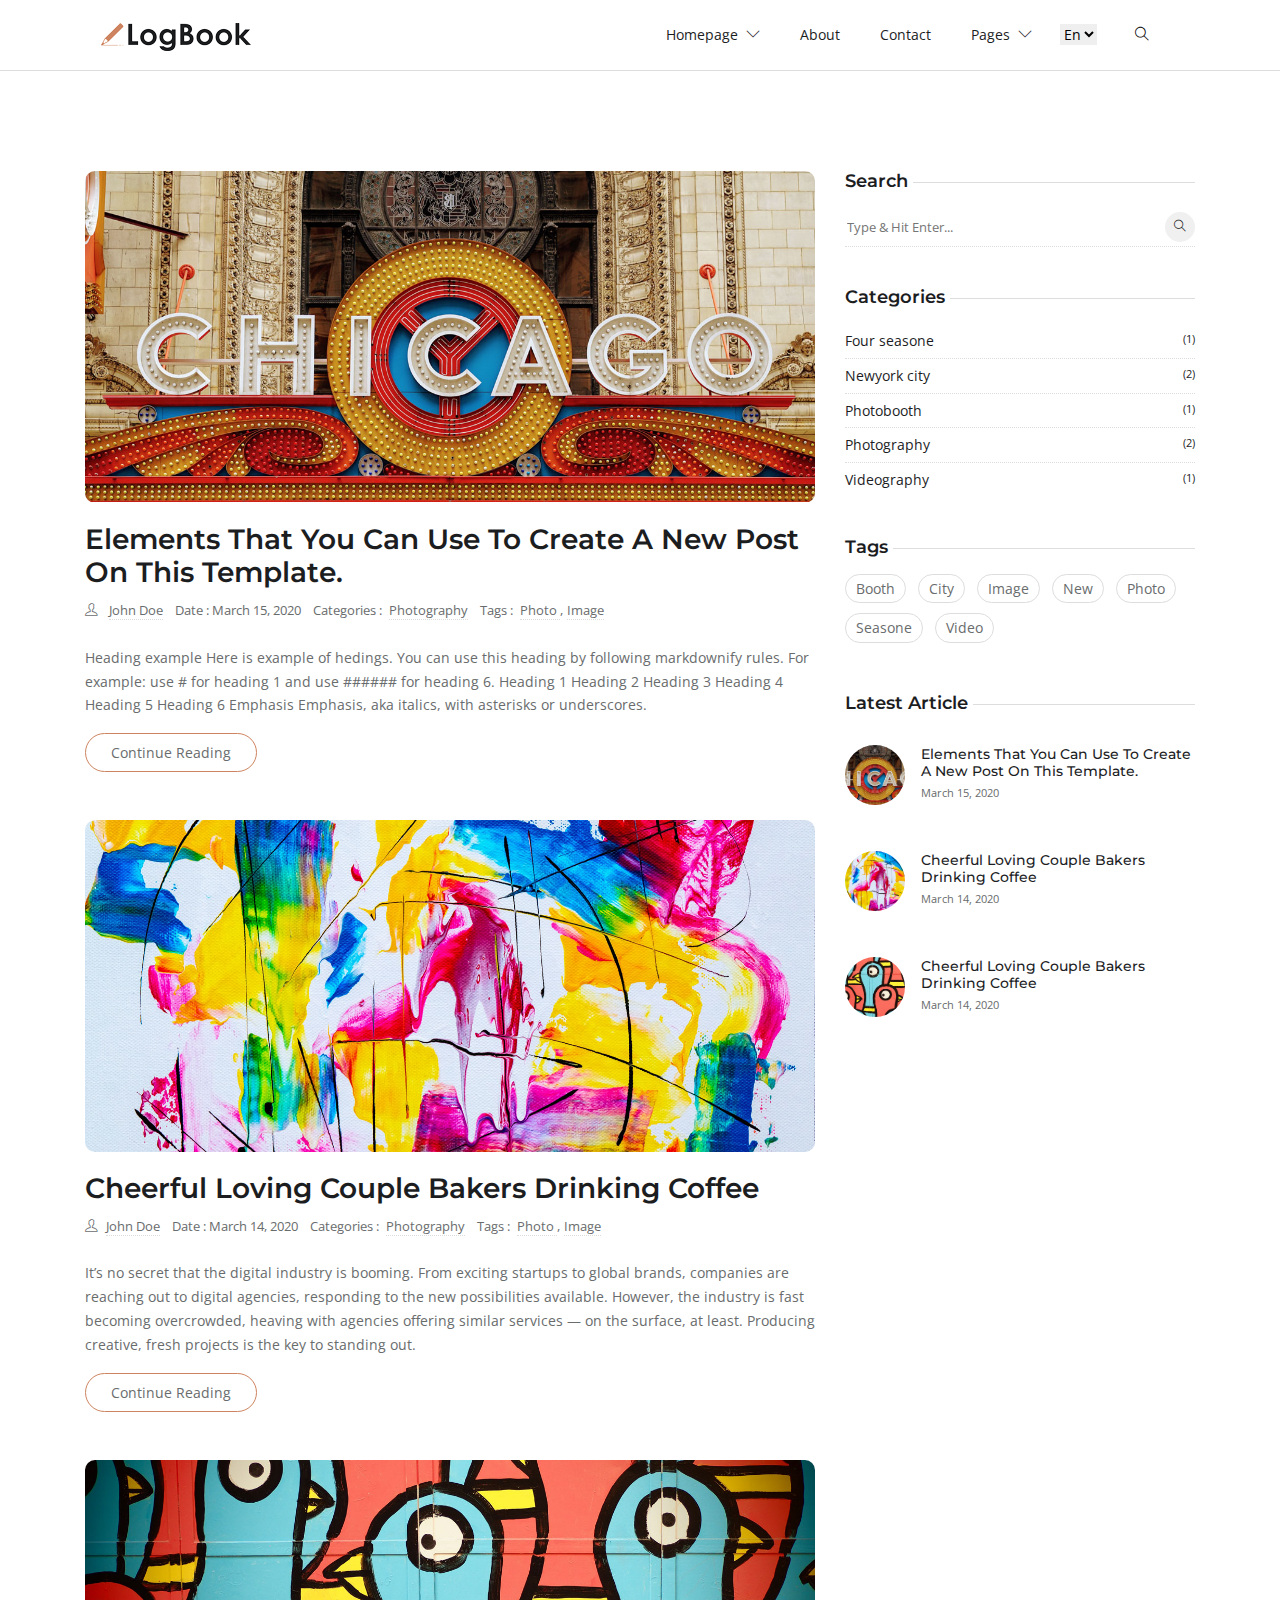
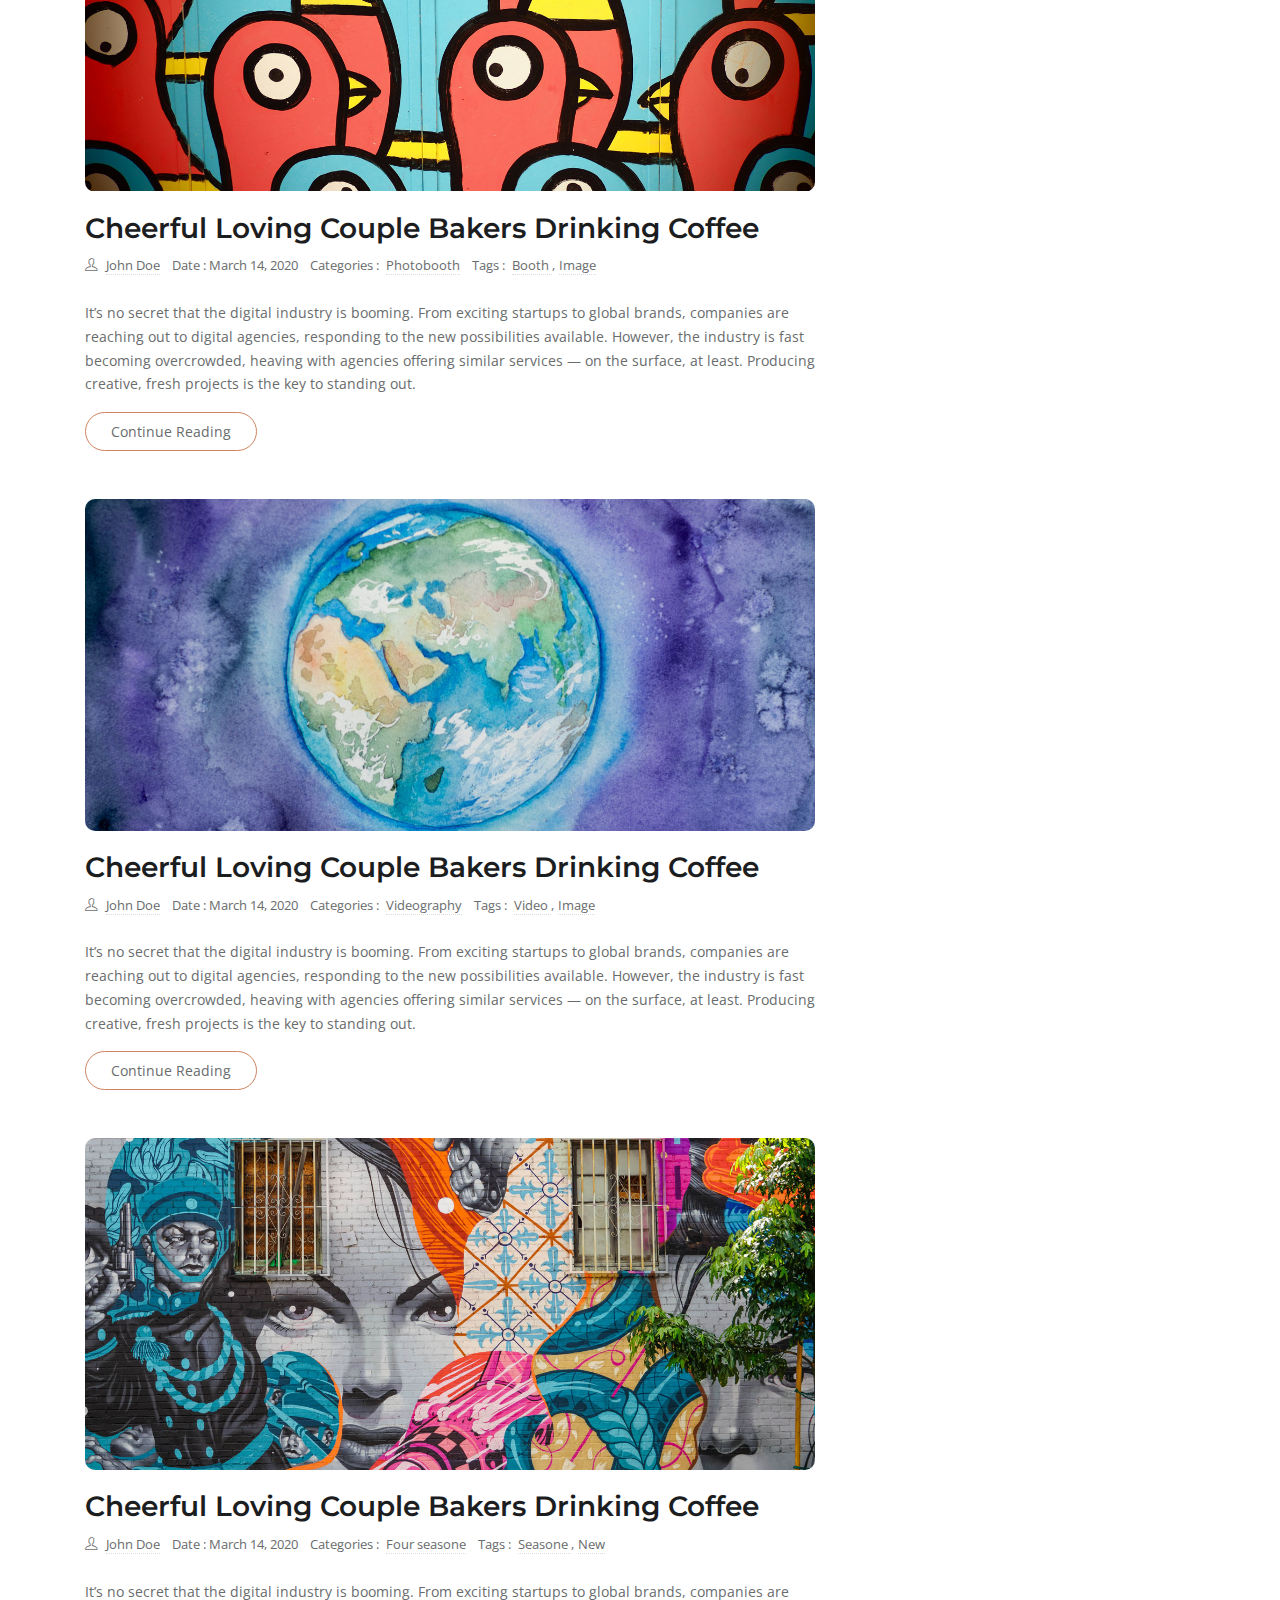
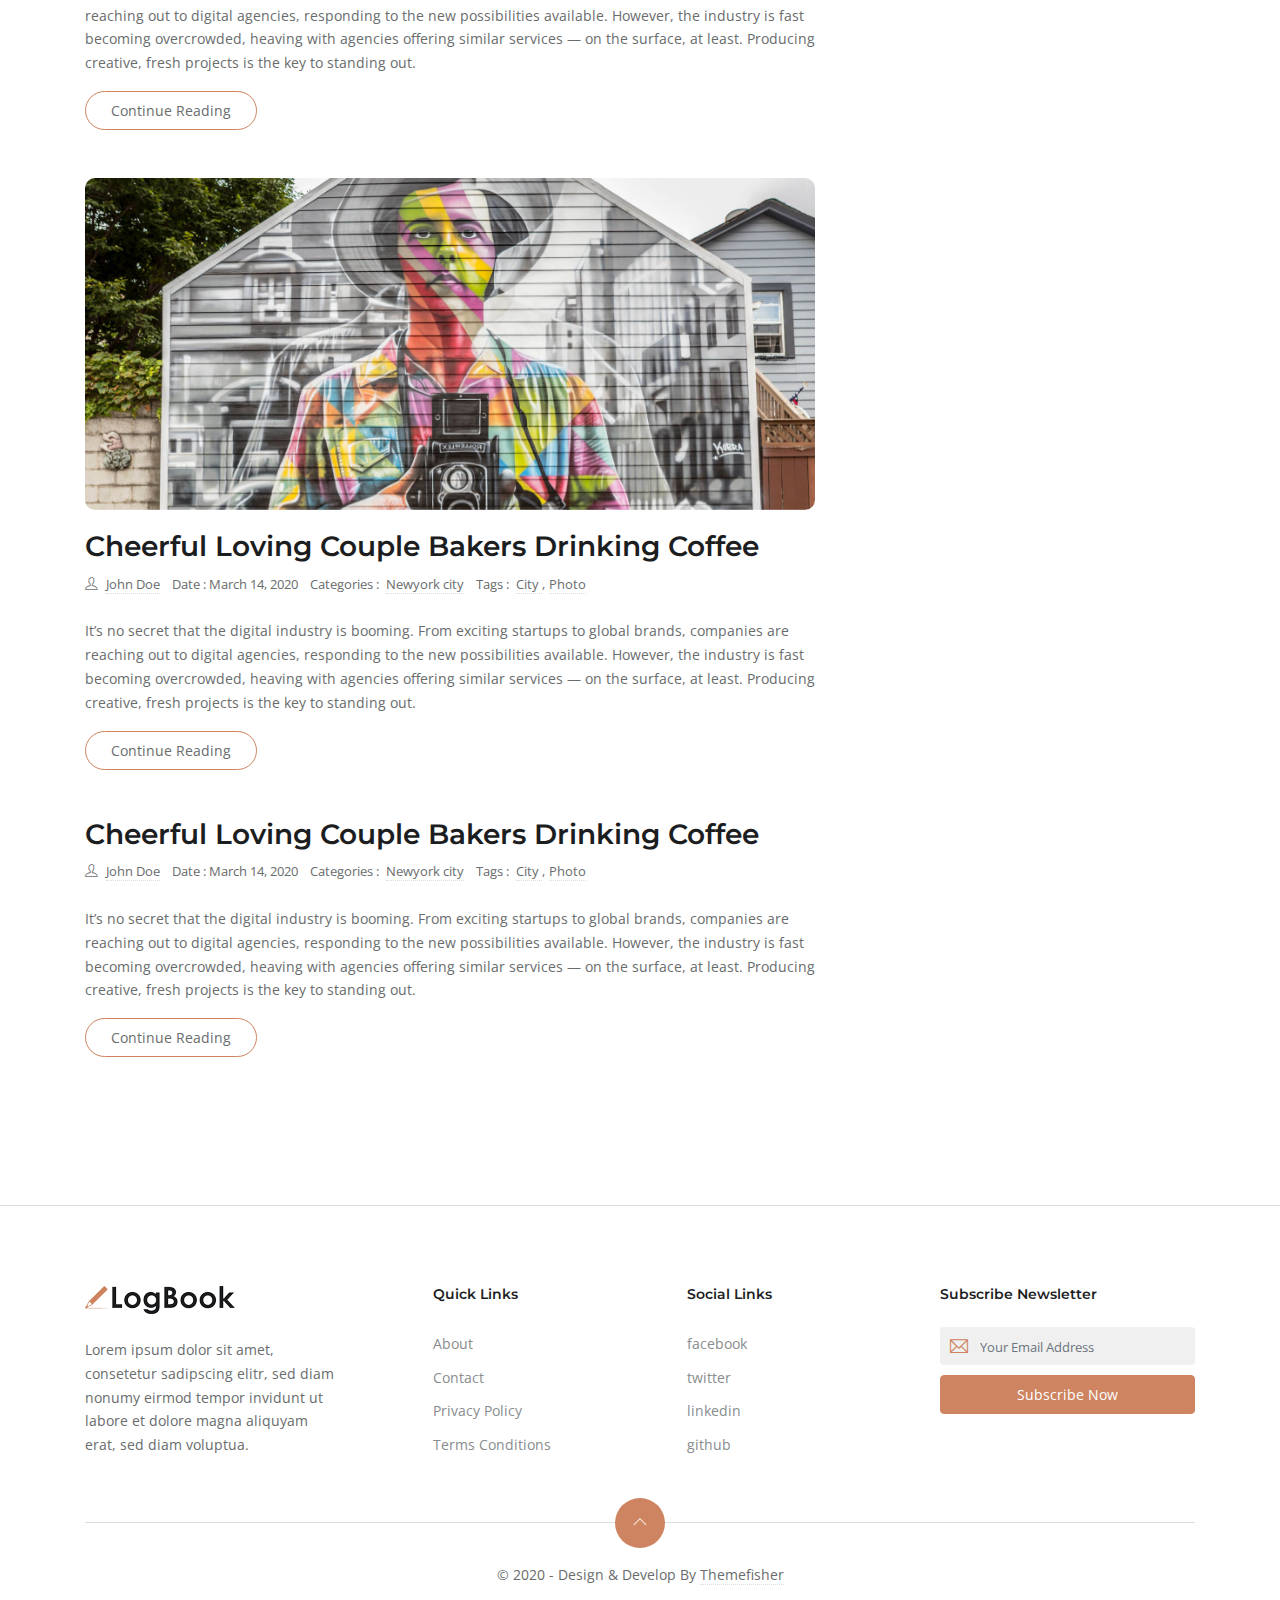
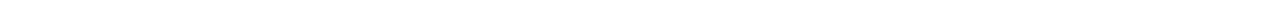
==== index.html @ 1b8e875b "first commit" ====
<!DOCTYPE html>
<html lang="en-us">

<head>
   <meta charset="utf-8">
   <title>Logbook - Homepage</title>

   <!-- mobile responsive meta -->
   <meta name="viewport" content="width=device-width, initial-scale=1, maximum-scale=5">
   <meta name="description" content="This is meta description">
   <meta name="author" content="Themefisher">
 
   <!-- theme meta -->
   <meta name="theme-name" content="logbook" />

   <!-- plugins -->
   <link rel="preload" href="https://fonts.gstatic.com/s/opensans/v18/mem8YaGs126MiZpBA-UFWJ0bbck.woff2" style="font-display: optional;">
   <link rel="stylesheet" href="plugins/bootstrap/bootstrap.min.css">
   <link rel="stylesheet" href="https://fonts.googleapis.com/css?family=Montserrat:600%7cOpen&#43;Sans&amp;display=swap" media="screen">

   <link rel="stylesheet" href="plugins/themify-icons/themify-icons.css">
   <link rel="stylesheet" href="plugins/slick/slick.css">

   <!-- Main Stylesheet -->
   <link rel="stylesheet" href="css/style.css">

   <!--Favicon-->
   <link rel="shortcut icon" href="images/favicon.png" type="image/x-icon">
   <link rel="icon" href="images/favicon.png" type="image/x-icon">
</head>

<body>
<!-- navigation -->
<header class="sticky-top bg-white border-bottom border-default">
   <div class="container">

      <nav class="navbar navbar-expand-lg navbar-white">
         <a class="navbar-brand" href="index.html">
            <img class="img-fluid" width="150px" src="images/logo.png" alt="LogBook">
         </a>
         <button class="navbar-toggler border-0" type="button" data-toggle="collapse" data-target="#navigation">
            <i class="ti-menu"></i>
         </button>

         <div class="collapse navbar-collapse text-center" id="navigation">
            <ul class="navbar-nav ml-auto">
               <li class="nav-item dropdown">
                  <a class="nav-link" href="#" role="button" data-toggle="dropdown" aria-haspopup="true"
                     aria-expanded="false">
                     homepage <i class="ti-angle-down ml-1"></i>
                  </a>
                  <div class="dropdown-menu">
                     <a class="dropdown-item" href="index-full.html">Homepage Full Width</a>
                     <a class="dropdown-item" href="index-full-left.html">Homepage Full With Left Sidebar</a>
                     <a class="dropdown-item" href="index-full-right.html">Homepage Full With Right Sidebar</a>
                     <a class="dropdown-item" href="index-list.html">Homepage List Style</a>
                     <a class="dropdown-item" href="index-list-left.html">Homepage List With Left Sidebar</a>
                     <a class="dropdown-item" href="index-list-right.html">Homepage List With Right Sidebar</a>
                  </div>
               </li>
               <li class="nav-item">
                  <a class="nav-link" href="about.html">About</a>
               </li>
               <li class="nav-item">
                  <a class="nav-link" href="contact.html">Contact</a>
               </li>
               <li class="nav-item dropdown">
                  <a class="nav-link" href="#" role="button" data-toggle="dropdown" aria-haspopup="true"
                     aria-expanded="false">Pages <i class="ti-angle-down ml-1"></i>
                  </a>
                  <div class="dropdown-menu">
                     <a class="dropdown-item" href="author.html">Author</a>
                     <a class="dropdown-item" href="post-details-1.html">Post Details 1</a>
                     <a class="dropdown-item" href="post-details-2.html">Post Details 2</a>
                     <a class="dropdown-item" href="post-elements.html">Post Elements</a>
                     <a class="dropdown-item" href="privacy-policy.html">Privacy Policy</a>
                     <a class="dropdown-item" href="terms-conditions.html">Terms Conditions</a>
                  </div>
               </li>
            </ul>
            
            <select class="m-2 border-0" id="select-language">
               <option id="en" value="about/" selected>En</option>
               <option id="fr" value="fr/about/">Fr</option>
            </select>

            <!-- search -->
            <div class="search px-4">
               <button id="searchOpen" class="search-btn"><i class="ti-search"></i></button>
               <div class="search-wrapper">
                  <form action="javascript:void(0)" class="h-100">
                     <input class="search-box pl-4" id="search-query" name="s" type="search" placeholder="Type &amp; Hit Enter...">
                  </form>
                  <button id="searchClose" class="search-close"><i class="ti-close text-dark"></i></button>
               </div>
            </div>

         </div>
      </nav>
   </div>
</header>
<!-- /navigation -->

<section class="section">
	<div class="container">
		<div class="row">
			<div class="col-lg-8  mb-5 mb-lg-0">
				<article class="row mb-5">
					<div class="col-12">
						<div class="post-slider">
							<img loading="lazy" src="images/post/post-6.jpg" class="img-fluid" alt="post-thumb">
							<img loading="lazy" src="images/post/post-1.jpg" class="img-fluid" alt="post-thumb">
							<img loading="lazy" src="images/post/post-3.jpg" class="img-fluid" alt="post-thumb">
						</div>
					</div>
					<div class="col-12 mx-auto">
						<h3><a class="post-title" href="post-elements.html">Elements That You Can Use To Create A New Post On This Template.</a></h3>
						<ul class="list-inline post-meta mb-4">
							<li class="list-inline-item"><i class="ti-user mr-2"></i>
								<a href="author.html">John Doe</a>
							</li>
							<li class="list-inline-item">Date : March 15, 2020</li>
							<li class="list-inline-item">Categories : <a href="#!" class="ml-1">Photography </a>
							</li>
							<li class="list-inline-item">Tags : <a href="#!" class="ml-1">Photo </a> ,<a href="#!" class="ml-1">Image </a>
							</li>
						</ul>
						<p>Heading example Here is example of hedings. You can use this heading by following markdownify rules. For example: use # for heading 1 and use ###### for heading 6. Heading 1 Heading 2 Heading 3 Heading 4 Heading 5 Heading 6 Emphasis Emphasis, aka italics, with asterisks or underscores.</p> <a href="post-elements.html" class="btn btn-outline-primary">Continue Reading</a>
					</div>
				</article>
				<article class="row mb-5">
					<div class="col-12">
						<div class="post-slider">
							<img loading="lazy" src="images/post/post-1.jpg" class="img-fluid" alt="post-thumb">
						</div>
					</div>
					<div class="col-12 mx-auto">
						<h3><a class="post-title" href="post-details-1.html">Cheerful Loving Couple Bakers Drinking Coffee</a></h3>
						<ul class="list-inline post-meta mb-4">
							<li class="list-inline-item"><i class="ti-user mr-2"></i><a href="author.html">John Doe</a>
							</li>
							<li class="list-inline-item">Date : March 14, 2020</li>
							<li class="list-inline-item">Categories : <a href="#!" class="ml-1">Photography </a>
							</li>
							<li class="list-inline-item">Tags : <a href="#!" class="ml-1">Photo </a> ,<a href="#!" class="ml-1">Image </a>
							</li>
						</ul>
						<p>It’s no secret that the digital industry is booming. From exciting startups to global brands, companies are reaching out to digital agencies, responding to the new possibilities available. However, the industry is fast becoming overcrowded, heaving with agencies offering similar services — on the surface, at least. Producing creative, fresh projects is the key to standing out.</p> <a href="post-details-1.html" class="btn btn-outline-primary">Continue Reading</a>
					</div>
				</article>
				<article class="row mb-5">
					<div class="col-12">
						<div class="post-slider">
							<img loading="lazy" src="images/post/post-2.jpg" class="img-fluid" alt="post-thumb">
							<img loading="lazy" src="images/post/post-4.jpg" class="img-fluid" alt="post-thumb">
						</div>
					</div>
					<div class="col-12 mx-auto">
						<h3><a class="post-title" href="post-details-2.html">Cheerful Loving Couple Bakers Drinking Coffee</a></h3>
						<ul class="list-inline post-meta mb-4">
							<li class="list-inline-item"><i class="ti-user mr-2"></i><a href="author.html">John Doe</a>
							</li>
							<li class="list-inline-item">Date : March 14, 2020</li>
							<li class="list-inline-item">Categories : <a href="#!" class="ml-1">Photobooth </a>
							</li>
							<li class="list-inline-item">Tags : <a href="#!" class="ml-1">Booth </a> ,<a href="#!" class="ml-1">Image </a>
							</li>
						</ul>
						<p>It’s no secret that the digital industry is booming. From exciting startups to global brands, companies are reaching out to digital agencies, responding to the new possibilities available. However, the industry is fast becoming overcrowded, heaving with agencies offering similar services — on the surface, at least. Producing creative, fresh projects is the key to standing out.</p> <a href="post-details-2.html" class="btn btn-outline-primary">Continue Reading</a>
					</div>
				</article>
				<article class="row mb-5">
					<div class="col-12">
						<div class="post-slider">
							<img loading="lazy" src="images/post/post-3.jpg" class="img-fluid" alt="post-thumb">
						</div>
					</div>
					<div class="col-12 mx-auto">
						<h3><a class="post-title" href="post-details-2.html">Cheerful Loving Couple Bakers Drinking Coffee</a></h3>
						<ul class="list-inline post-meta mb-4">
							<li class="list-inline-item"><i class="ti-user mr-2"></i><a href="author.html">John Doe</a>
							</li>
							<li class="list-inline-item">Date : March 14, 2020</li>
							<li class="list-inline-item">Categories : <a href="#!" class="ml-1">Videography </a>
							</li>
							<li class="list-inline-item">Tags : <a href="#!" class="ml-1">Video </a> ,<a href="#!" class="ml-1">Image </a>
							</li>
						</ul>
						<p>It’s no secret that the digital industry is booming. From exciting startups to global brands, companies are reaching out to digital agencies, responding to the new possibilities available. However, the industry is fast becoming overcrowded, heaving with agencies offering similar services — on the surface, at least. Producing creative, fresh projects is the key to standing out.</p> <a href="post-details-2.html" class="btn btn-outline-primary">Continue Reading</a>
					</div>
				</article>
				<article class="row mb-5">
					<div class="col-12">
						<div class="post-slider">
							<img loading="lazy" src="images/post/post-4.jpg" class="img-fluid" alt="post-thumb">
							<img loading="lazy" src="images/post/post-1.jpg" class="img-fluid" alt="post-thumb">
						</div>
					</div>
					<div class="col-12 mx-auto">
						<h3><a class="post-title" href="post-details-1.html">Cheerful Loving Couple Bakers Drinking Coffee</a></h3>
						<ul class="list-inline post-meta mb-4">
							<li class="list-inline-item"><i class="ti-user mr-2"></i><a href="author.html">John Doe</a>
							</li>
							<li class="list-inline-item">Date : March 14, 2020</li>
							<li class="list-inline-item">Categories : <a href="#!" class="ml-1">Four seasone </a>
							</li>
							<li class="list-inline-item">Tags : <a href="#!" class="ml-1">Seasone </a>
								,<a href="#!" class="ml-1">New </a>
							</li>
						</ul>
						<p>It’s no secret that the digital industry is booming. From exciting startups to global brands, companies are reaching out to digital agencies, responding to the new possibilities available. However, the industry is fast becoming overcrowded, heaving with agencies offering similar services — on the surface, at least. Producing creative, fresh projects is the key to standing out.</p> <a href="post-details-1.html" class="btn btn-outline-primary">Continue Reading</a>
					</div>
				</article>
				<article class="row mb-5">
					<div class="col-12">
						<div class="post-slider">
							<img loading="lazy" src="images/post/post-5.jpg" class="img-fluid" alt="post-thumb">
						</div>
					</div>
					<div class="col-12 mx-auto">
						<h3><a class="post-title" href="post-details-1.html">Cheerful Loving Couple Bakers Drinking Coffee</a></h3>
						<ul class="list-inline post-meta mb-4">
							<li class="list-inline-item"><i class="ti-user mr-2"></i><a href="author.html">John Doe</a>
							</li>
							<li class="list-inline-item">Date : March 14, 2020</li>
							<li class="list-inline-item">Categories : <a href="#!" class="ml-1">Newyork city </a>
							</li>
							<li class="list-inline-item">Tags : <a href="#!" class="ml-1">City </a> ,<a href="#!" class="ml-1">Photo </a>
							</li>
						</ul>
						<p>It’s no secret that the digital industry is booming. From exciting startups to global brands, companies are reaching out to digital agencies, responding to the new possibilities available. However, the industry is fast becoming overcrowded, heaving with agencies offering similar services — on the surface, at least. Producing creative, fresh projects is the key to standing out.</p> <a href="post-details-1.html" class="btn btn-outline-primary">Continue Reading</a>
					</div>
				</article>
				<article class="row mb-5">
					<div class="col-12 mx-auto">
						<h3><a class="post-title" href="post-details-2.html">Cheerful Loving Couple Bakers Drinking Coffee</a></h3>
						<ul class="list-inline post-meta mb-4">
							<li class="list-inline-item"><i class="ti-user mr-2"></i><a href="author.html">John Doe</a>
							</li>
							<li class="list-inline-item">Date : March 14, 2020</li>
							<li class="list-inline-item">Categories : <a href="#!" class="ml-1">Newyork city </a>
							</li>
							<li class="list-inline-item">Tags : <a href="#!" class="ml-1">City </a> ,<a href="#!" class="ml-1">Photo </a>
							</li>
						</ul>
						<p>It’s no secret that the digital industry is booming. From exciting startups to global brands, companies are reaching out to digital agencies, responding to the new possibilities available. However, the industry is fast becoming overcrowded, heaving with agencies offering similar services — on the surface, at least. Producing creative, fresh projects is the key to standing out.</p> <a href="post-details-2.html" class="btn btn-outline-primary">Continue Reading</a>
					</div>
				</article>
			</div>
			<aside class="col-lg-4">
				   <!-- Search -->
   <div class="widget">
      <h5 class="widget-title"><span>Search</span></h5>
      <form action="/logbook-hugo/search" class="widget-search">
         <input id="search-query" name="s" type="search" placeholder="Type &amp; Hit Enter...">
         <button type="submit"><i class="ti-search"></i>
         </button>
      </form>
   </div>
   <!-- categories -->
   <div class="widget">
      <h5 class="widget-title"><span>Categories</span></h5>
      <ul class="list-unstyled widget-list">
         <li><a href="#!" class="d-flex">Four seasone
               <small class="ml-auto">(1)</small></a>
         </li>
         <li><a href="#!" class="d-flex">Newyork city
               <small class="ml-auto">(2)</small></a>
         </li>
         <li><a href="#!" class="d-flex">Photobooth
               <small class="ml-auto">(1)</small></a>
         </li>
         <li><a href="#!" class="d-flex">Photography
               <small class="ml-auto">(2)</small></a>
         </li>
         <li><a href="#!" class="d-flex">Videography
               <small class="ml-auto">(1)</small></a>
         </li>
      </ul>
   </div>
   <!-- tags -->
   <div class="widget">
      <h5 class="widget-title"><span>Tags</span></h5>
      <ul class="list-inline widget-list-inline">
         <li class="list-inline-item"><a href="#!">Booth</a>
         </li>
         <li class="list-inline-item"><a href="#!">City</a>
         </li>
         <li class="list-inline-item"><a href="#!">Image</a>
         </li>
         <li class="list-inline-item"><a href="#!">New</a>
         </li>
         <li class="list-inline-item"><a href="#!">Photo</a>
         </li>
         <li class="list-inline-item"><a href="#!">Seasone</a>
         </li>
         <li class="list-inline-item"><a href="#!">Video</a>
         </li>
      </ul>
   </div>
   <!-- latest post -->
   <div class="widget">
      <h5 class="widget-title"><span>Latest Article</span></h5>
      <!-- post-item -->
      <ul class="list-unstyled widget-list">
         <li class="media widget-post align-items-center">
            <a href="post-elements.html">
               <img loading="lazy" class="mr-3" src="images/post/post-6.jpg">
            </a>
            <div class="media-body">
               <h5 class="h6 mb-0"><a href="post-elements.html">Elements That You Can Use To Create A New Post On
                     This Template.</a></h5>
               <small>March 15, 2020</small>
            </div>
         </li>
      </ul>
      <ul class="list-unstyled widget-list">
         <li class="media widget-post align-items-center">
            <a href="post-details-1.html">
               <img loading="lazy" class="mr-3" src="images/post/post-1.jpg">
            </a>
            <div class="media-body">
               <h5 class="h6 mb-0"><a href="post-details-1.html">Cheerful Loving Couple Bakers Drinking Coffee</a>
               </h5>
               <small>March 14, 2020</small>
            </div>
         </li>
      </ul>
      <ul class="list-unstyled widget-list">
         <li class="media widget-post align-items-center">
            <a href="post-details-2.html">
               <img loading="lazy" class="mr-3" src="images/post/post-2.jpg">
            </a>
            <div class="media-body">
               <h5 class="h6 mb-0"><a href="post-details-2.html">Cheerful Loving Couple Bakers Drinking Coffee</a>
               </h5>
               <small>March 14, 2020</small>
            </div>
         </li>
      </ul>
   </div>
			</aside>
		</div>
	</div>
</section>

   <footer class="section-sm pb-0 border-top border-default">
      <div class="container">
         <div class="row justify-content-between">
            <div class="col-md-3 mb-4">
               <a class="mb-4 d-block" href="index.html">
                  <img class="img-fluid" width="150px" src="images/logo.png" alt="LogBook">
               </a>
               <p>Lorem ipsum dolor sit amet, consetetur sadipscing elitr, sed diam nonumy eirmod tempor invidunt ut labore et dolore magna aliquyam erat, sed diam voluptua.</p>
            </div>

            <div class="col-lg-2 col-md-3 col-6 mb-4">
               <h6 class="mb-4">Quick Links</h6>
               <ul class="list-unstyled footer-list">
                  <li><a href="about.html">About</a></li>
                  <li><a href="contact.html">Contact</a></li>
                  <li><a href="privacy-policy.html">Privacy Policy</a></li>
                  <li><a href="terms-conditions.html">Terms Conditions</a></li>
               </ul>
            </div>

            <div class="col-lg-2 col-md-3 col-6 mb-4">
               <h6 class="mb-4">Social Links</h6>
               <ul class="list-unstyled footer-list">
                  <li><a href="#">facebook</a></li>
                  <li><a href="#">twitter</a></li>
                  <li><a href="#">linkedin</a></li>
                  <li><a href="#">github</a></li>
               </ul>
            </div>

            <div class="col-md-3 mb-4">
               <h6 class="mb-4">Subscribe Newsletter</h6>
               <form class="subscription" action="javascript:void(0)" method="post">
                  <div class="position-relative">
                     <i class="ti-email email-icon"></i>
                     <input type="email" class="form-control" placeholder="Your Email Address">
                  </div>
                  <button class="btn btn-primary btn-block rounded" type="submit">Subscribe now</button>
               </form>
            </div>
         </div>
         <div class="scroll-top">
            <a href="javascript:void(0);" id="scrollTop"><i class="ti-angle-up"></i></a>
         </div>
         <div class="text-center">
            <p class="content">&copy; 2020 - Design &amp; Develop By <a href="https://themefisher.com/" target="_blank">Themefisher</a></p>
         </div>
      </div>
   </footer>


   <!-- JS Plugins -->
   <script src="plugins/jQuery/jquery.min.js"></script>
   <script src="plugins/bootstrap/bootstrap.min.js" async></script>
   <script src="plugins/slick/slick.min.js"></script>

   <!-- Main Script -->
   <script src="js/script.js"></script>
</body>
</html>
---- plugins/themify-icons/themify-icons.css ----
@font-face{font-family:themify;src:url(fonts/themify.eot?-fvbane);src:url(fonts/themify.eot?#iefix-fvbane) format('embedded-opentype'),url(fonts/themify.woff?-fvbane) format('woff'),url(fonts/themify.ttf?-fvbane) format('truetype'),url(fonts/themify.svg?-fvbane#themify) format('svg');font-weight:400;font-style:normal}[class*=" ti-"],[class^=ti-]{font-family:themify;speak:none;font-style:normal;font-weight:400;font-variant:normal;text-transform:none;line-height:1;-webkit-font-smoothing:antialiased;-moz-osx-font-smoothing:grayscale}.ti-wand:before{content:"\e600"}.ti-volume:before{content:"\e601"}.ti-user:before{content:"\e602"}.ti-unlock:before{content:"\e603"}.ti-unlink:before{content:"\e604"}.ti-trash:before{content:"\e605"}.ti-thought:before{content:"\e606"}.ti-target:before{content:"\e607"}.ti-tag:before{content:"\e608"}.ti-tablet:before{content:"\e609"}.ti-star:before{content:"\e60a"}.ti-spray:before{content:"\e60b"}.ti-signal:before{content:"\e60c"}.ti-shopping-cart:before{content:"\e60d"}.ti-shopping-cart-full:before{content:"\e60e"}.ti-settings:before{content:"\e60f"}.ti-search:before{content:"\e610"}.ti-zoom-in:before{content:"\e611"}.ti-zoom-out:before{content:"\e612"}.ti-cut:before{content:"\e613"}.ti-ruler:before{content:"\e614"}.ti-ruler-pencil:before{content:"\e615"}.ti-ruler-alt:before{content:"\e616"}.ti-bookmark:before{content:"\e617"}.ti-bookmark-alt:before{content:"\e618"}.ti-reload:before{content:"\e619"}.ti-plus:before{content:"\e61a"}.ti-pin:before{content:"\e61b"}.ti-pencil:before{content:"\e61c"}.ti-pencil-alt:before{content:"\e61d"}.ti-paint-roller:before{content:"\e61e"}.ti-paint-bucket:before{content:"\e61f"}.ti-na:before{content:"\e620"}.ti-mobile:before{content:"\e621"}.ti-minus:before{content:"\e622"}.ti-medall:before{content:"\e623"}.ti-medall-alt:before{content:"\e624"}.ti-marker:before{content:"\e625"}.ti-marker-alt:before{content:"\e626"}.ti-arrow-up:before{content:"\e627"}.ti-arrow-right:before{content:"\e628"}.ti-arrow-left:before{content:"\e629"}.ti-arrow-down:before{content:"\e62a"}.ti-lock:before{content:"\e62b"}.ti-location-arrow:before{content:"\e62c"}.ti-link:before{content:"\e62d"}.ti-layout:before{content:"\e62e"}.ti-layers:before{content:"\e62f"}.ti-layers-alt:before{content:"\e630"}.ti-key:before{content:"\e631"}.ti-import:before{content:"\e632"}.ti-image:before{content:"\e633"}.ti-heart:before{content:"\e634"}.ti-heart-broken:before{content:"\e635"}.ti-hand-stop:before{content:"\e636"}.ti-hand-open:before{content:"\e637"}.ti-hand-drag:before{content:"\e638"}.ti-folder:before{content:"\e639"}.ti-flag:before{content:"\e63a"}.ti-flag-alt:before{content:"\e63b"}.ti-flag-alt-2:before{content:"\e63c"}.ti-eye:before{content:"\e63d"}.ti-export:before{content:"\e63e"}.ti-exchange-vertical:before{content:"\e63f"}.ti-desktop:before{content:"\e640"}.ti-cup:before{content:"\e641"}.ti-crown:before{content:"\e642"}.ti-comments:before{content:"\e643"}.ti-comment:before{content:"\e644"}.ti-comment-alt:before{content:"\e645"}.ti-close:before{content:"\e646"}.ti-clip:before{content:"\e647"}.ti-angle-up:before{content:"\e648"}.ti-angle-right:before{content:"\e649"}.ti-angle-left:before{content:"\e64a"}.ti-angle-down:before{content:"\e64b"}.ti-check:before{content:"\e64c"}.ti-check-box:before{content:"\e64d"}.ti-camera:before{content:"\e64e"}.ti-announcement:before{content:"\e64f"}.ti-brush:before{content:"\e650"}.ti-briefcase:before{content:"\e651"}.ti-bolt:before{content:"\e652"}.ti-bolt-alt:before{content:"\e653"}.ti-blackboard:before{content:"\e654"}.ti-bag:before{content:"\e655"}.ti-move:before{content:"\e656"}.ti-arrows-vertical:before{content:"\e657"}.ti-arrows-horizontal:before{content:"\e658"}.ti-fullscreen:before{content:"\e659"}.ti-arrow-top-right:before{content:"\e65a"}.ti-arrow-top-left:before{content:"\e65b"}.ti-arrow-circle-up:before{content:"\e65c"}.ti-arrow-circle-right:before{content:"\e65d"}.ti-arrow-circle-left:before{content:"\e65e"}.ti-arrow-circle-down:before{content:"\e65f"}.ti-angle-double-up:before{content:"\e660"}.ti-angle-double-right:before{content:"\e661"}.ti-angle-double-left:before{content:"\e662"}.ti-angle-double-down:before{content:"\e663"}.ti-zip:before{content:"\e664"}.ti-world:before{content:"\e665"}.ti-wheelchair:before{content:"\e666"}.ti-view-list:before{content:"\e667"}.ti-view-list-alt:before{content:"\e668"}.ti-view-grid:before{content:"\e669"}.ti-uppercase:before{content:"\e66a"}.ti-upload:before{content:"\e66b"}.ti-underline:before{content:"\e66c"}.ti-truck:before{content:"\e66d"}.ti-timer:before{content:"\e66e"}.ti-ticket:before{content:"\e66f"}.ti-thumb-up:before{content:"\e670"}.ti-thumb-down:before{content:"\e671"}.ti-text:before{content:"\e672"}.ti-stats-up:before{content:"\e673"}.ti-stats-down:before{content:"\e674"}.ti-split-v:before{content:"\e675"}.ti-split-h:before{content:"\e676"}.ti-smallcap:before{content:"\e677"}.ti-shine:before{content:"\e678"}.ti-shift-right:before{content:"\e679"}.ti-shift-left:before{content:"\e67a"}.ti-shield:before{content:"\e67b"}.ti-notepad:before{content:"\e67c"}.ti-server:before{content:"\e67d"}.ti-quote-right:before{content:"\e67e"}.ti-quote-left:before{content:"\e67f"}.ti-pulse:before{content:"\e680"}.ti-printer:before{content:"\e681"}.ti-power-off:before{content:"\e682"}.ti-plug:before{content:"\e683"}.ti-pie-chart:before{content:"\e684"}.ti-paragraph:before{content:"\e685"}.ti-panel:before{content:"\e686"}.ti-package:before{content:"\e687"}.ti-music:before{content:"\e688"}.ti-music-alt:before{content:"\e689"}.ti-mouse:before{content:"\e68a"}.ti-mouse-alt:before{content:"\e68b"}.ti-money:before{content:"\e68c"}.ti-microphone:before{content:"\e68d"}.ti-menu:before{content:"\e68e"}.ti-menu-alt:before{content:"\e68f"}.ti-map:before{content:"\e690"}.ti-map-alt:before{content:"\e691"}.ti-loop:before{content:"\e692"}.ti-location-pin:before{content:"\e693"}.ti-list:before{content:"\e694"}.ti-light-bulb:before{content:"\e695"}.ti-Italic:before{content:"\e696"}.ti-info:before{content:"\e697"}.ti-infinite:before{content:"\e698"}.ti-id-badge:before{content:"\e699"}.ti-hummer:before{content:"\e69a"}.ti-home:before{content:"\e69b"}.ti-help:before{content:"\e69c"}.ti-headphone:before{content:"\e69d"}.ti-harddrives:before{content:"\e69e"}.ti-harddrive:before{content:"\e69f"}.ti-gift:before{content:"\e6a0"}.ti-game:before{content:"\e6a1"}.ti-filter:before{content:"\e6a2"}.ti-files:before{content:"\e6a3"}.ti-file:before{content:"\e6a4"}.ti-eraser:before{content:"\e6a5"}.ti-envelope:before{content:"\e6a6"}.ti-download:before{content:"\e6a7"}.ti-direction:before{content:"\e6a8"}.ti-direction-alt:before{content:"\e6a9"}.ti-dashboard:before{content:"\e6aa"}.ti-control-stop:before{content:"\e6ab"}.ti-control-shuffle:before{content:"\e6ac"}.ti-control-play:before{content:"\e6ad"}.ti-control-pause:before{content:"\e6ae"}.ti-control-forward:before{content:"\e6af"}.ti-control-backward:before{content:"\e6b0"}.ti-cloud:before{content:"\e6b1"}.ti-cloud-up:before{content:"\e6b2"}.ti-cloud-down:before{content:"\e6b3"}.ti-clipboard:before{content:"\e6b4"}.ti-car:before{content:"\e6b5"}.ti-calendar:before{content:"\e6b6"}.ti-book:before{content:"\e6b7"}.ti-bell:before{content:"\e6b8"}.ti-basketball:before{content:"\e6b9"}.ti-bar-chart:before{content:"\e6ba"}.ti-bar-chart-alt:before{content:"\e6bb"}.ti-back-right:before{content:"\e6bc"}.ti-back-left:before{content:"\e6bd"}.ti-arrows-corner:before{content:"\e6be"}.ti-archive:before{content:"\e6bf"}.ti-anchor:before{content:"\e6c0"}.ti-align-right:before{content:"\e6c1"}.ti-align-left:before{content:"\e6c2"}.ti-align-justify:before{content:"\e6c3"}.ti-align-center:before{content:"\e6c4"}.ti-alert:before{content:"\e6c5"}.ti-alarm-clock:before{content:"\e6c6"}.ti-agenda:before{content:"\e6c7"}.ti-write:before{content:"\e6c8"}.ti-window:before{content:"\e6c9"}.ti-widgetized:before{content:"\e6ca"}.ti-widget:before{content:"\e6cb"}.ti-widget-alt:before{content:"\e6cc"}.ti-wallet:before{content:"\e6cd"}.ti-video-clapper:before{content:"\e6ce"}.ti-video-camera:before{content:"\e6cf"}.ti-vector:before{content:"\e6d0"}.ti-themify-logo:before{content:"\e6d1"}.ti-themify-favicon:before{content:"\e6d2"}.ti-themify-favicon-alt:before{content:"\e6d3"}.ti-support:before{content:"\e6d4"}.ti-stamp:before{content:"\e6d5"}.ti-split-v-alt:before{content:"\e6d6"}.ti-slice:before{content:"\e6d7"}.ti-shortcode:before{content:"\e6d8"}.ti-shift-right-alt:before{content:"\e6d9"}.ti-shift-left-alt:before{content:"\e6da"}.ti-ruler-alt-2:before{content:"\e6db"}.ti-receipt:before{content:"\e6dc"}.ti-pin2:before{content:"\e6dd"}.ti-pin-alt:before{content:"\e6de"}.ti-pencil-alt2:before{content:"\e6df"}.ti-palette:before{content:"\e6e0"}.ti-more:before{content:"\e6e1"}.ti-more-alt:before{content:"\e6e2"}.ti-microphone-alt:before{content:"\e6e3"}.ti-magnet:before{content:"\e6e4"}.ti-line-double:before{content:"\e6e5"}.ti-line-dotted:before{content:"\e6e6"}.ti-line-dashed:before{content:"\e6e7"}.ti-layout-width-full:before{content:"\e6e8"}.ti-layout-width-default:before{content:"\e6e9"}.ti-layout-width-default-alt:before{content:"\e6ea"}.ti-layout-tab:before{content:"\e6eb"}.ti-layout-tab-window:before{content:"\e6ec"}.ti-layout-tab-v:before{content:"\e6ed"}.ti-layout-tab-min:before{content:"\e6ee"}.ti-layout-slider:before{content:"\e6ef"}.ti-layout-slider-alt:before{content:"\e6f0"}.ti-layout-sidebar-right:before{content:"\e6f1"}.ti-layout-sidebar-none:before{content:"\e6f2"}.ti-layout-sidebar-left:before{content:"\e6f3"}.ti-layout-placeholder:before{content:"\e6f4"}.ti-layout-menu:before{content:"\e6f5"}.ti-layout-menu-v:before{content:"\e6f6"}.ti-layout-menu-separated:before{content:"\e6f7"}.ti-layout-menu-full:before{content:"\e6f8"}.ti-layout-media-right-alt:before{content:"\e6f9"}.ti-layout-media-right:before{content:"\e6fa"}.ti-layout-media-overlay:before{content:"\e6fb"}.ti-layout-media-overlay-alt:before{content:"\e6fc"}.ti-layout-media-overlay-alt-2:before{content:"\e6fd"}.ti-layout-media-left-alt:before{content:"\e6fe"}.ti-layout-media-left:before{content:"\e6ff"}.ti-layout-media-center-alt:before{content:"\e700"}.ti-layout-media-center:before{content:"\e701"}.ti-layout-list-thumb:before{content:"\e702"}.ti-layout-list-thumb-alt:before{content:"\e703"}.ti-layout-list-post:before{content:"\e704"}.ti-layout-list-large-image:before{content:"\e705"}.ti-layout-line-solid:before{content:"\e706"}.ti-layout-grid4:before{content:"\e707"}.ti-layout-grid3:before{content:"\e708"}.ti-layout-grid2:before{content:"\e709"}.ti-layout-grid2-thumb:before{content:"\e70a"}.ti-layout-cta-right:before{content:"\e70b"}.ti-layout-cta-left:before{content:"\e70c"}.ti-layout-cta-center:before{content:"\e70d"}.ti-layout-cta-btn-right:before{content:"\e70e"}.ti-layout-cta-btn-left:before{content:"\e70f"}.ti-layout-column4:before{content:"\e710"}.ti-layout-column3:before{content:"\e711"}.ti-layout-column2:before{content:"\e712"}.ti-layout-accordion-separated:before{content:"\e713"}.ti-layout-accordion-merged:before{content:"\e714"}.ti-layout-accordion-list:before{content:"\e715"}.ti-ink-pen:before{content:"\e716"}.ti-info-alt:before{content:"\e717"}.ti-help-alt:before{content:"\e718"}.ti-headphone-alt:before{content:"\e719"}.ti-hand-point-up:before{content:"\e71a"}.ti-hand-point-right:before{content:"\e71b"}.ti-hand-point-left:before{content:"\e71c"}.ti-hand-point-down:before{content:"\e71d"}.ti-gallery:before{content:"\e71e"}.ti-face-smile:before{content:"\e71f"}.ti-face-sad:before{content:"\e720"}.ti-credit-card:before{content:"\e721"}.ti-control-skip-forward:before{content:"\e722"}.ti-control-skip-backward:before{content:"\e723"}.ti-control-record:before{content:"\e724"}.ti-control-eject:before{content:"\e725"}.ti-comments-smiley:before{content:"\e726"}.ti-brush-alt:before{content:"\e727"}.ti-youtube:before{content:"\e728"}.ti-vimeo:before{content:"\e729"}.ti-twitter:before{content:"\e72a"}.ti-time:before{content:"\e72b"}.ti-tumblr:before{content:"\e72c"}.ti-skype:before{content:"\e72d"}.ti-share:before{content:"\e72e"}.ti-share-alt:before{content:"\e72f"}.ti-rocket:before{content:"\e730"}.ti-pinterest:before{content:"\e731"}.ti-new-window:before{content:"\e732"}.ti-microsoft:before{content:"\e733"}.ti-list-ol:before{content:"\e734"}.ti-linkedin:before{content:"\e735"}.ti-layout-sidebar-2:before{content:"\e736"}.ti-layout-grid4-alt:before{content:"\e737"}.ti-layout-grid3-alt:before{content:"\e738"}.ti-layout-grid2-alt:before{content:"\e739"}.ti-layout-column4-alt:before{content:"\e73a"}.ti-layout-column3-alt:before{content:"\e73b"}.ti-layout-column2-alt:before{content:"\e73c"}.ti-instagram:before{content:"\e73d"}.ti-google:before{content:"\e73e"}.ti-github:before{content:"\e73f"}.ti-flickr:before{content:"\e740"}.ti-facebook:before{content:"\e741"}.ti-dropbox:before{content:"\e742"}.ti-dribbble:before{content:"\e743"}.ti-apple:before{content:"\e744"}.ti-android:before{content:"\e745"}.ti-save:before{content:"\e746"}.ti-save-alt:before{content:"\e747"}.ti-yahoo:before{content:"\e748"}.ti-wordpress:before{content:"\e749"}.ti-vimeo-alt:before{content:"\e74a"}.ti-twitter-alt:before{content:"\e74b"}.ti-tumblr-alt:before{content:"\e74c"}.ti-trello:before{content:"\e74d"}.ti-stack-overflow:before{content:"\e74e"}.ti-soundcloud:before{content:"\e74f"}.ti-sharethis:before{content:"\e750"}.ti-sharethis-alt:before{content:"\e751"}.ti-reddit:before{content:"\e752"}.ti-pinterest-alt:before{content:"\e753"}.ti-microsoft-alt:before{content:"\e754"}.ti-linux:before{content:"\e755"}.ti-jsfiddle:before{content:"\e756"}.ti-joomla:before{content:"\e757"}.ti-html5:before{content:"\e758"}.ti-flickr-alt:before{content:"\e759"}.ti-email:before{content:"\e75a"}.ti-drupal:before{content:"\e75b"}.ti-dropbox-alt:before{content:"\e75c"}.ti-css3:before{content:"\e75d"}.ti-rss:before{content:"\e75e"}.ti-rss-alt:before{content:"\e75f"}
---- css/style.css ----
/*  typography */
body {
  line-height: 1.7;
  font-family: "Open Sans", sans-serif;
  -webkit-font-smoothing: antialiased;
  color: #696c6d;
  font-size: 14px;
}

p,
.paragraph {
  font-weight: 400;
  color: #696c6d;
  font-size: 14px;
  line-height: 1.7;
  font-family: "Open Sans", sans-serif;
}

h1,
h2,
h3,
h4,
h5,
h6 {
  color: #1c1d1f;
  font-family: "Montserrat", sans-serif;
  font-weight: 600;
  line-height: 1.2;
}

h1,
.h1 {
  font-size: 45px;
}

h2,
.h2 {
  font-size: 36px;
}

h3,
.h3 {
  font-size: 28px;
}

h4,
.h4 {
  font-size: 22px;
}

h5,
.h5 {
  font-size: 18px;
}

h6,
.h6 {
  font-size: 14px;
}

/* Button style */
.btn {
  font-size: 14px;
  font-family: "Open Sans", sans-serif;
  text-transform: capitalize;
  padding: 8px 25px;
  border-radius: 50px;
  border: 1px solid;
  position: relative;
  z-index: 1;
  transition: 0.2s ease;
}

.btn:hover,
.btn:active,
.btn:focus {
  outline: 0;
  box-shadow: none !important;
}

.btn-primary {
  background: #ce8460;
  color: #fff;
  border-color: #ce8460;
}

.btn-primary:active,
.btn-primary:hover,
.btn-primary.focus,
.btn-primary.active {
  background: #ce8460 !important;
  border-color: #ce8460 !important;
}

.btn-outline-primary {
  background: transparent;
  color: #696c6d;
  border-color: #ce8460;
}

.btn-outline-primary:active,
.btn-outline-primary:hover,
.btn-outline-primary.focus,
.btn-outline-primary.active {
  background: #ce8460 !important;
  border-color: #ce8460 !important;
  color: #fff;
}

.btn-outline-light {
  background: transparent;
  color: #696c6d;
  border-color: #ddd;
}

.btn-outline-light:active,
.btn-outline-light:hover,
.btn-outline-light.focus,
.btn-outline-light.active {
  background: #f0f0f0 !important;
  border-color: #ddd !important;
}

body {
  background-color: #fff;
  overflow-x: hidden;
}

::-moz-selection {
  background: #daa287;
  color: #fff;
}

::selection {
  background: #daa287;
  color: #fff;
}

/* preloader */
.preloader {
  position: fixed;
  top: 0;
  left: 0;
  right: 0;
  bottom: 0;
  background-color: #fff;
  z-index: 9999;
  display: flex;
  align-items: center;
  justify-content: center;
}

img {
  vertical-align: middle;
  border: 0;
}

a,
a:hover,
a:focus {
  text-decoration: none;
}

a,
button,
select {
  cursor: pointer;
  transition: 0.2s ease;
}

a:focus,
button:focus,
select:focus {
  outline: 0;
}

a:hover {
  color: #ce8460;
}

.slick-slide {
  outline: 0;
}

.section {
  padding-top: 100px;
  padding-bottom: 100px;
}

.section-sm {
  padding-top: 80px;
  padding-bottom: 80px;
}

.bg-cover {
  background-size: cover;
  background-position: center center;
  background-repeat: no-repeat;
}

.border-primary {
  border-color: #ddd !important;
}

/* overlay */
.overlay {
  position: relative;
}

.overlay::before {
  position: absolute;
  content: "";
  height: 100%;
  width: 100%;
  top: 0;
  left: 0;
  background: #000;
  opacity: 0.5;
}

.outline-0 {
  outline: 0 !important;
}

.d-unset {
  display: unset !important;
}

.bg-primary {
  background: #ce8460 !important;
}

.text-primary {
  color: #ce8460 !important;
}

.text-color {
  color: #696c6d;
}

.mb-10 {
  margin-bottom: 10px !important;
}

.mb-20 {
  margin-bottom: 20px !important;
}

.mb-30 {
  margin-bottom: 30px !important;
}

.mb-40 {
  margin-bottom: 40px !important;
}

.mb-50 {
  margin-bottom: 50px !important;
}

.mb-60 {
  margin-bottom: 60px !important;
}

.mb-70 {
  margin-bottom: 70px !important;
}

.mb-80 {
  margin-bottom: 80px !important;
}

.mb-90 {
  margin-bottom: 90px !important;
}

.mb-100 {
  margin-bottom: 100px !important;
}

.zindex-1 {
  z-index: 1;
}

.overflow-hidden {
  overflow: hidden;
}

.rounded-lg,
.post-slider {
  border-radius: 10px !important;
}

.border-default {
  border-color: #ddd !important;
}

.form-control:focus {
  outline: 0;
  box-shadow: none;
}

.form-control::-moz-placeholder {
  font-size: 80%;
}

.form-control::placeholder {
  font-size: 80%;
}

.nav-item {
  margin: 0;
}

.nav-item .nav-link {
  text-transform: capitalize;
}

.navbar-white .navbar-nav .nav-link {
  color: #1c1d1f;
}

.navbar-white .navbar-nav .nav-link:hover {
  color: #ce8460;
}

.navbar-expand-lg .navbar-nav .nav-link {
  padding: 15px 20px;
}

.navbar .dropdown:hover .dropdown-menu {
  visibility: visible;
  opacity: 1;
  transform: scaleX(1);
}

.navbar .dropdown-menu {
  box-shadow: 0px 3px 9px 0px rgba(0, 0, 0, 0.12);
  padding: 10px 0;
  border: 0;
  top: 50px;
  left: 0px;
  border-radius: 0;
  display: block;
  visibility: hidden;
  transition: 0.3s ease;
  opacity: 0;
  transform: scale(0.8);
  background: #fff;
  border-radius: 10px;
}

@media (max-width: 991px) {
  .navbar .dropdown-menu {
    display: none;
    opacity: 1;
    visibility: visible;
    transform: scale(1);
    transform-origin: unset;
  }
}

.navbar .dropdown-menu.show {
  visibility: hidden;
}

@media (max-width: 991px) {
  .navbar .dropdown-menu.show {
    visibility: visible;
    display: block;
  }
}

.navbar .dropdown-item {
  position: relative;
  color: #1c1d1f;
  transition: 0.2s ease;
  font-size: 14px;
}

@media (max-width: 991px) {
  .navbar .dropdown-item {
    text-align: center;
  }
}

.navbar .dropdown-item:not(:last-child) {
  margin-bottom: 10px;
}

.navbar .dropdown-item:hover {
  color: #ce8460 !important;
  background: transparent;
}

/* search */
.search-btn {
  border: 0;
  background: transparent;
}

.search-wrapper {
  position: absolute;
  top: 0;
  left: 0;
  right: 0;
  height: 100%;
  z-index: 2;
  visibility: hidden;
  transition: 0.2s ease;
  opacity: 0;
}

.search-wrapper.open {
  visibility: visible;
  opacity: 1;
}

.search-box {
  height: 100%;
  width: 100%;
  border: 0;
  background: #fff;
  font-size: 20px;
  padding: 0;
}

.search-box:focus {
  box-shadow: none !important;
  outline: 0;
}

.search-close {
  position: absolute;
  right: 5px;
  top: 50%;
  transform: translateY(-50%);
  border: 0;
  background: transparent;
  page-break-after: 10px;
  font-size: 20px;
}

.post-title {
  color: #1c1d1f;
}

.post-title:hover {
  color: #ce8460;
}

.post-meta li {
  margin-right: 10px;
  font-size: 90%;
}

.post-meta a {
  color: #696c6d;
  border-bottom: 1px dotted #ddd;
}

.post-meta a:hover {
  color: #ce8460;
}

.recent-thumb-alt {
  font-size: 0;
  height: 60px;
  width: 60px;
  border-radius: 50%;
  background-color: #ce8460;
  text-align: center;
}

.recent-thumb-alt::first-letter {
  font-size: 40px;
  line-height: 60px;
  color: #fff;
}

.social-icons {
  margin-bottom: 0;
}

.social-icons a {
  display: block;
  color: #888c8e;
  padding: 5px;
  font-size: 14px;
}

.social-icons a:hover {
  color: #ce8460;
}

.social-icons-rounded {
  margin-bottom: 0;
}

.social-icons-rounded a {
  display: block;
  color: #888c8e;
  font-size: 14px;
  height: 40px;
  width: 40px;
  line-height: 40px;
  border-radius: 50%;
  border: 1px solid #ddd;
}

.social-icons-rounded a:hover {
  color: #ce8460;
  border-color: #ce8460;
}

.post-slider {
  overflow: hidden;
  margin-bottom: 20px;
}

.post-slider img {
  border-radius: inherit;
}

.post-slider:hover .prevArrow {
  left: 10px;
}

.post-slider:hover .nextArrow {
  right: 10px;
}

.slider-sm .slick-arrow {
  height: 35px;
  width: 35px;
  line-height: 35px;
}

.slick-arrow {
  position: absolute;
  top: 50%;
  transform: translateY(-50%);
  z-index: 9;
  height: 50px;
  width: 50px;
  line-height: 50px;
  border-radius: 50%;
  background: rgba(206, 132, 96, 0.5);
  color: #fff;
  border: 0;
}

@media (max-width: 575px) {
  .slick-arrow {
    display: none;
  }
}

.slick-arrow:focus {
  outline: 0;
}

.slick-arrow:hover {
  background: #ce8460;
}

.prevArrow {
  left: -60px;
}

.nextArrow {
  right: -60px;
}

.pagination {
  margin-top: 50px;
}

.pagination .page-item .page-link {
  display: inline-block;
  width: 40px;
  height: 40px;
  line-height: 40px;
  border-radius: 50%;
  background: #f0f0f0;
  text-align: center;
  padding: 0;
  margin-right: 10px;
  border: 0;
  color: #696c6d;
}

.pagination .page-item .page-link:hover {
  background: #ce8460;
  color: #fff;
}

.pagination .page-item .page-link:focus {
  box-shadow: none;
}

.pagination .page-item:first-child .page-link,
.pagination .page-item:last-child .page-link {
  border-radius: 50%;
}

.pagination .page-item.active .page-link {
  background: #ce8460;
  color: #fff;
}

.content * {
  word-break: break-word;
  overflow-wrap: break-word;
}

.content img {
  max-width: 100%;
}

.content h1,
.content h2,
.content h3,
.content h4,
.content h5,
.content h6 {
  font-weight: 500;
}

.content strong {
  font-weight: 600;
}

.content a {
  color: #696c6d;
  border-bottom: 1px dotted #ddd;
}

.content a:hover {
  color: #ce8460;
}

.content ol,
.content ul {
  padding-left: 20px;
}

.content ol li,
.content ul li {
  margin-bottom: 10px;
}

.content ul {
  padding-left: 0;
  margin-bottom: 20px;
  list-style-type: none;
}

.content ul li {
  padding-left: 20px;
  position: relative;
}

.content ul li::before {
  position: absolute;
  content: "";
  height: 8px;
  width: 8px;
  border-radius: 50%;
  background: #ce8460;
  left: 3px;
  top: 8px;
}

.content table {
  width: 100%;
  max-width: 100%;
  margin-bottom: 1rem;
  border: 1px solid #ddd;
}

.content table td,
.content table th {
  padding: 0.75rem;
  vertical-align: top;
  margin-bottom: 0;
}

.content tr:not(:last-child) {
  border-bottom: 1px solid #ddd;
}

.content th {
  font-weight: 500;
}

.content thead {
  background: #f0f0f0;
  margin-bottom: 0;
}

.content thead tr {
  border-bottom: 1px solid #ddd;
}

.content tbody {
  background: #fdfdfd;
  margin-bottom: 0;
}

.content .notices {
  margin: 2rem 0;
  position: relative;
  overflow: hidden;
}

.content .notices p {
  padding: 10px;
  margin-bottom: 0;
}

.content .notices p::before {
  position: absolute;
  top: 2px;
  color: #fff;
  font-family: "themify";
  font-weight: 900;
  content: "\e717";
  left: 10px;
}

.content .notices.note p {
  border-top: 30px solid #6ab0de;
  background: #f0f0f0;
}

.content .notices.note p::after {
  content: "Note";
  position: absolute;
  top: 2px;
  color: #fff;
  left: 2rem;
}

.content .notices.tip p {
  border-top: 30px solid #78C578;
  background: #f0f0f0;
}

.content .notices.tip p::after {
  content: "Tip";
  position: absolute;
  top: 2px;
  color: #fff;
  left: 2rem;
}

.content .notices.info p {
  border-top: 30px solid #F0B37E;
  background: #f0f0f0;
}

.content .notices.info p::after {
  content: "Info";
  position: absolute;
  top: 2px;
  color: #fff;
  left: 2rem;
}

.content .notices.warning p {
  border-top: 30px solid #E06F6C;
  background: #f0f0f0;
}

.content .notices.warning p::after {
  content: "Warning";
  position: absolute;
  top: 2px;
  color: #fff;
  left: 2rem;
}

.content blockquote {
  font-size: 20px !important;
  color: #696c6d;
  padding: 20px 40px;
  border-left: 2px solid #ce8460;
  margin: 40px 0;
  font-weight: bold;
  background: #f0f0f0;
}

.content blockquote p {
  margin-bottom: 0 !important;
}

.content pre {
  display: block;
  padding: 9.5px;
  margin: 10px 0px 10px;
  white-space: pre-wrap;
}

.content code {
  margin-bottom: 0 !important;
  font-size: 100%;
}

.code-tabs {
  border: 1px solid #ddd;
  overflow: hidden;
  margin-bottom: 20px;
}

.code-tabs .nav-tabs {
  margin-bottom: 0;
}

.code-tabs .nav-tabs .nav-item {
  padding-left: 0;
  border-right: 1px solid #ddd;
}

.code-tabs .nav-tabs .nav-item .nav-link {
  text-decoration: none;
  font-weight: 500;
  border: 0;
}

.code-tabs .nav-tabs .nav-item::before {
  display: none;
}

.code-tabs .nav-tabs .nav-item.active {
  background: #ce8460;
}

.code-tabs .nav-tabs .nav-item.active .nav-link {
  color: #fff;
}

.code-tabs .tab-content {
  padding: 20px 15px;
}

.title-bordered {
  border: 1px solid #ddd;
  border-radius: 40px;
  padding: 2px;
}

.title-bordered h1,
.title-bordered h2,
.title-bordered h3,
.title-bordered h4,
.title-bordered h5,
.title-bordered h6 {
  background: #f0f0f0;
  padding: 10px 25px;
  margin-bottom: 0;
  border-radius: inherit;
  display: inline-block;
}

.form-group label {
  font-size: 13px;
  color: #1c1d1f;
}

.form-group .form-control {
  border-color: #ddd;
}

.form-group .form-control:focus {
  outline: 0;
  box-shadow: none;
  border-color: #ce8460;
}

.form-group textarea.form-control {
  height: 120px;
}

.widget {
  background: #fff;
  margin-bottom: 40px;
}

.widget-title {
  position: relative;
  margin-bottom: 15px;
}

.widget-title span {
  background: #fff;
  position: relative;
  padding-right: 5px;
  z-index: 1;
}

.widget-title::before {
  position: absolute;
  content: "";
  right: 0;
  height: 1px;
  width: 100%;
  background: #ddd;
  top: 50%;
}

.widget-search {
  position: relative;
}

.widget-search input {
  border: 0;
  border-bottom: 1px dotted #ddd;
  width: 100%;
  height: 40px;
}

.widget-search input:focus {
  outline: 0;
}

.widget-search input::-moz-placeholder {
  font-size: 90%;
}

.widget-search input::placeholder {
  font-size: 90%;
}

.widget-search button {
  height: 30px;
  width: 30px;
  line-height: 30px;
  display: inline-block;
  padding: 0;
  background: #f0f0f0;
  color: #1c1d1f;
  text-align: center;
  border-radius: 50%;
  position: absolute;
  right: 0;
  top: 5px;
  border: 0;
  font-size: 12px;
}

.widget-list li {
  padding: 5px 0;
}

.widget-list li:not(:last-child) {
  border-bottom: 1px dotted #ddd;
}

.widget-list li a {
  color: #1c1d1f;
}

.widget-list li a:hover {
  color: #ce8460;
}

.widget-list-inline li {
  margin-bottom: 10px;
}

.widget-list-inline li a {
  padding: 2px 10px;
  border: 1px solid #ddd;
  border-radius: 40px;
  display: block;
  color: #696c6d;
}

.widget-list-inline li a:hover {
  border-color: #ce8460;
  background: #ce8460;
  color: #fff;
}

.widget-post {
  padding: 15px 0 !important;
}

.widget-post img {
  height: 60px;
  width: 60px;
  border-radius: 50%;
  -o-object-fit: cover;
  object-fit: cover;
}

.footer-list a {
  display: block;
  color: #888c8e;
  padding: 5px 0;
}

.footer-list a:hover {
  color: #ce8460;
}

.subscription .form-control {
  background-color: #f0f0f0;
  border: 0;
  margin-bottom: 10px;
  padding-left: 40px;
}

.subscription .email-icon {
  position: absolute;
  left: 10px;
  top: 10px;
  font-size: 18px;
  color: #ce8460;
}

.quote {
  background-color: #f0f0f0;
  display: flex;
  padding: 20px;
}

.quote i {
  font-size: 24px;
  color: #ce8460;
  margin-right: 10px;
}

.quote p {
  font-style: italic;
}

.quote-by {
  color: #ce8460;
}

.scroll-top {
  border-top: 1px solid #ddd;
  position: relative;
  margin: 20px 0 40px;
}

.scroll-top a {
  position: absolute;
  top: 50%;
  left: 50%;
  transform: translate(-50%, -50%);
  height: 50px;
  width: 50px;
  border-radius: 50%;
  background-color: #ce8460;
  color: #fff;
  text-align: center;
  line-height: 50px;
  display: block;
}
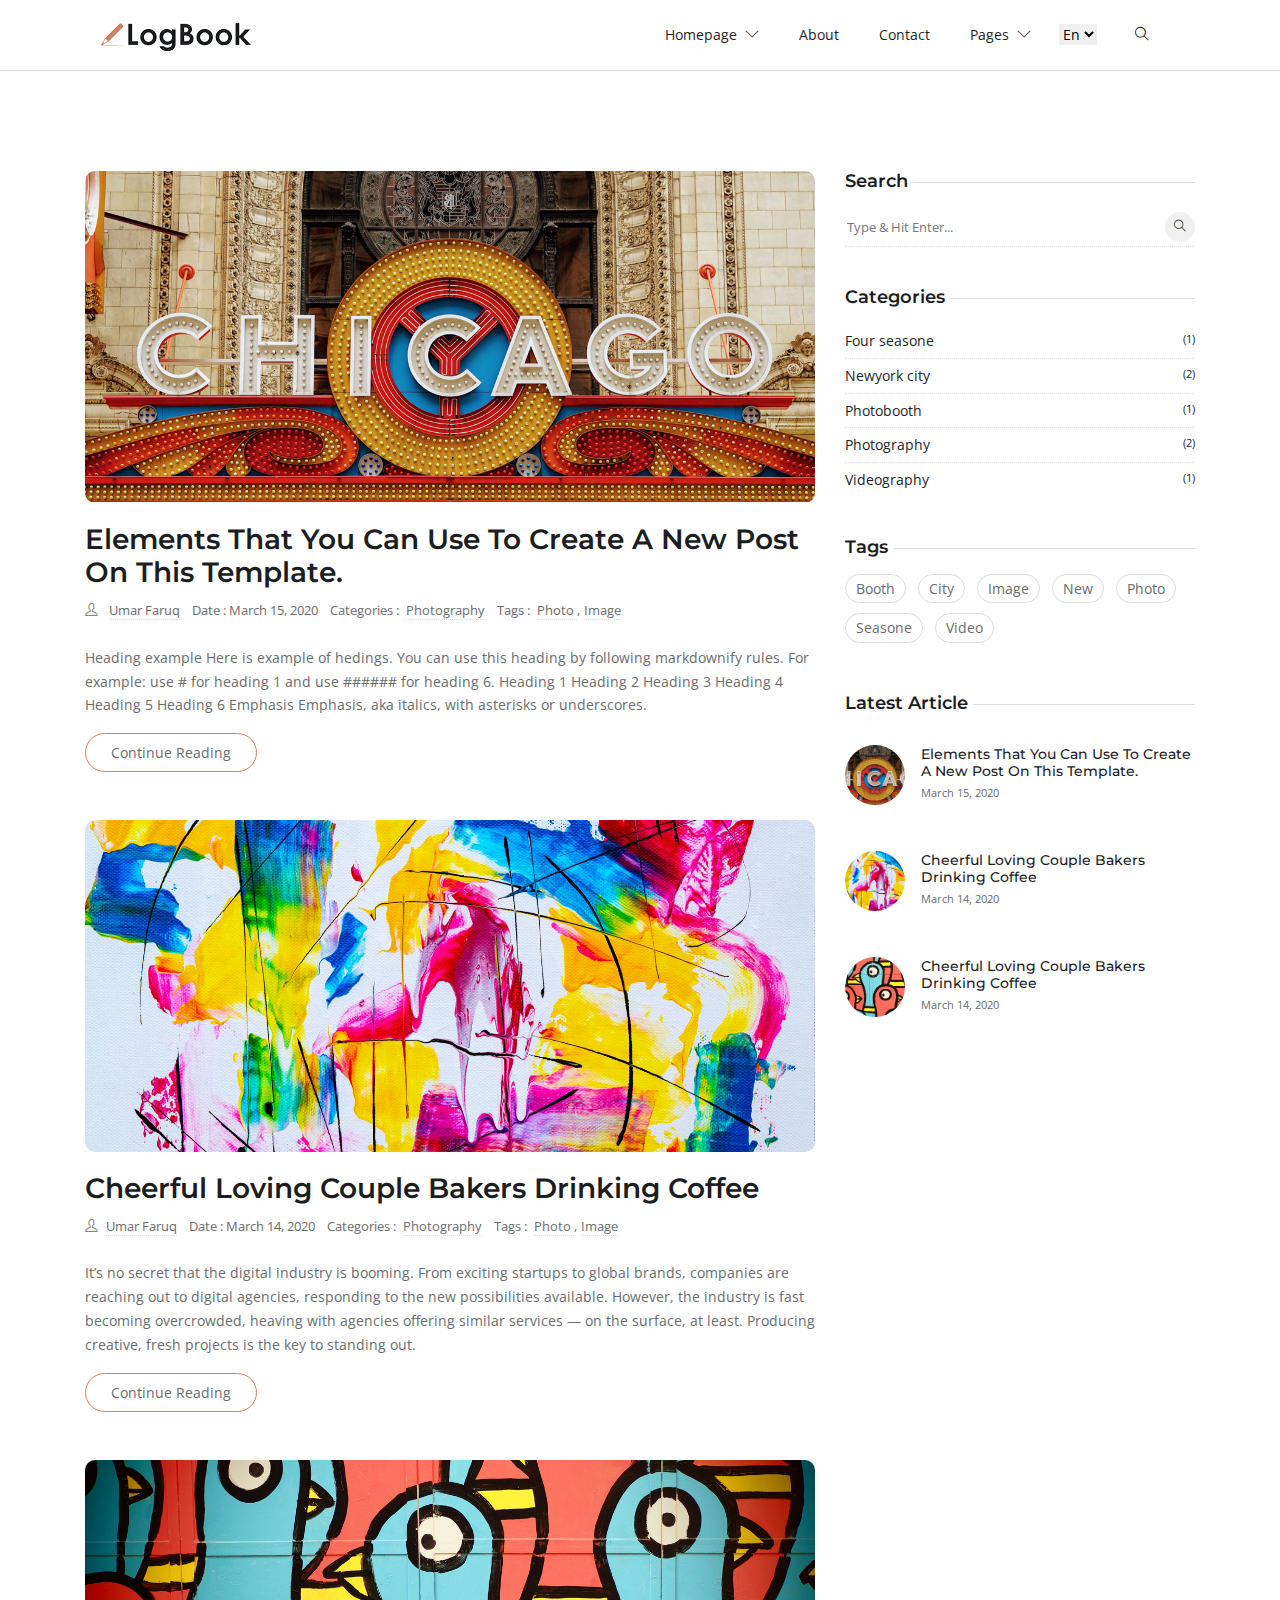
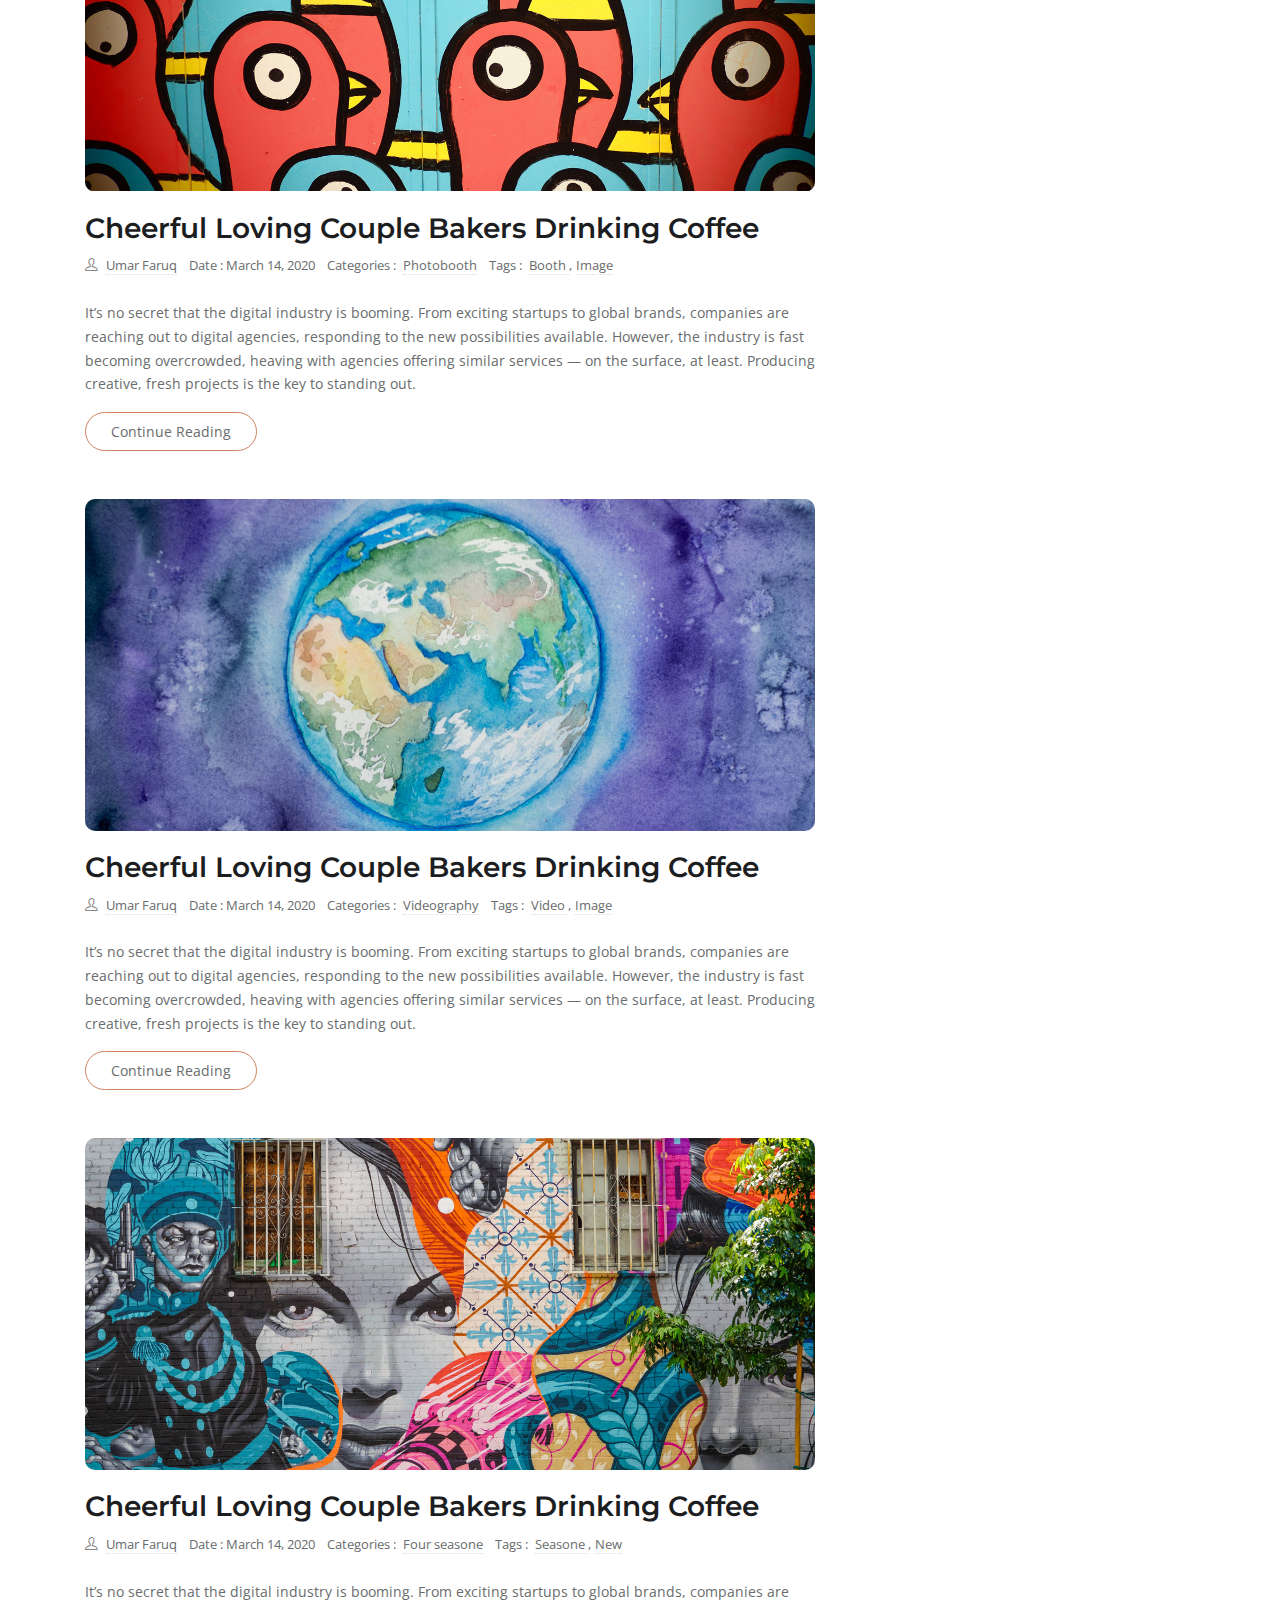
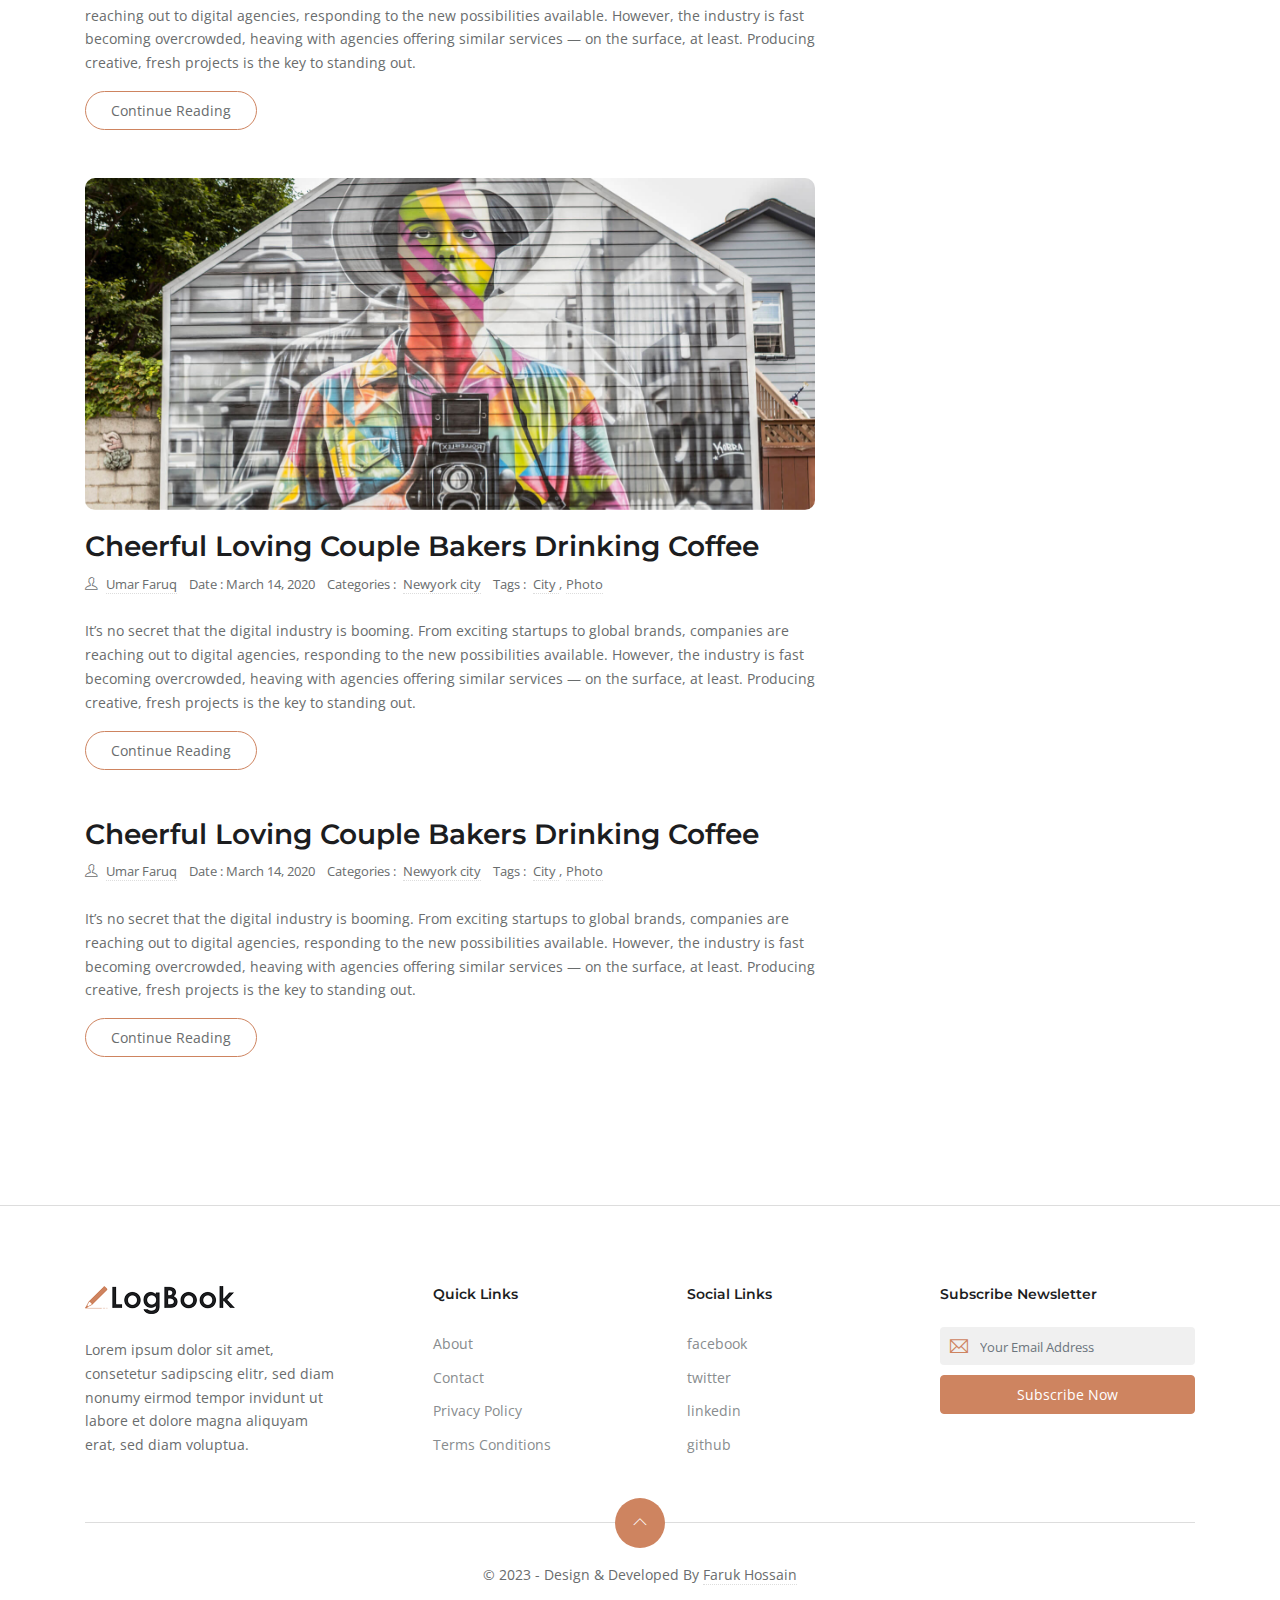
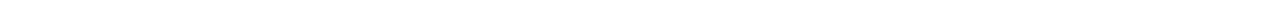
==== commit 614dea99: "Done" ====
--- a/index.html
+++ b/index.html
@@ -81,7 +81,7 @@
             
             <select class="m-2 border-0" id="select-language">
                <option id="en" value="about/" selected>En</option>
-               <option id="fr" value="fr/about/">Fr</option>
+               <option id="fr" value="fr/about/">Bn</option>
             </select>
 
             <!-- search -->
@@ -117,7 +117,7 @@
 						<h3><a class="post-title" href="post-elements.html">Elements That You Can Use To Create A New Post On This Template.</a></h3>
 						<ul class="list-inline post-meta mb-4">
 							<li class="list-inline-item"><i class="ti-user mr-2"></i>
-								<a href="author.html">John Doe</a>
+								<a href="author.html">Umar Faruq</a>
 							</li>
 							<li class="list-inline-item">Date : March 15, 2020</li>
 							<li class="list-inline-item">Categories : <a href="#!" class="ml-1">Photography </a>
@@ -137,7 +137,7 @@
 					<div class="col-12 mx-auto">
 						<h3><a class="post-title" href="post-details-1.html">Cheerful Loving Couple Bakers Drinking Coffee</a></h3>
 						<ul class="list-inline post-meta mb-4">
-							<li class="list-inline-item"><i class="ti-user mr-2"></i><a href="author.html">John Doe</a>
+							<li class="list-inline-item"><i class="ti-user mr-2"></i><a href="author.html">Umar Faruq</a>
 							</li>
 							<li class="list-inline-item">Date : March 14, 2020</li>
 							<li class="list-inline-item">Categories : <a href="#!" class="ml-1">Photography </a>
@@ -158,7 +158,7 @@
 					<div class="col-12 mx-auto">
 						<h3><a class="post-title" href="post-details-2.html">Cheerful Loving Couple Bakers Drinking Coffee</a></h3>
 						<ul class="list-inline post-meta mb-4">
-							<li class="list-inline-item"><i class="ti-user mr-2"></i><a href="author.html">John Doe</a>
+							<li class="list-inline-item"><i class="ti-user mr-2"></i><a href="author.html">Umar Faruq</a>
 							</li>
 							<li class="list-inline-item">Date : March 14, 2020</li>
 							<li class="list-inline-item">Categories : <a href="#!" class="ml-1">Photobooth </a>
@@ -178,7 +178,7 @@
 					<div class="col-12 mx-auto">
 						<h3><a class="post-title" href="post-details-2.html">Cheerful Loving Couple Bakers Drinking Coffee</a></h3>
 						<ul class="list-inline post-meta mb-4">
-							<li class="list-inline-item"><i class="ti-user mr-2"></i><a href="author.html">John Doe</a>
+							<li class="list-inline-item"><i class="ti-user mr-2"></i><a href="author.html">Umar Faruq</a>
 							</li>
 							<li class="list-inline-item">Date : March 14, 2020</li>
 							<li class="list-inline-item">Categories : <a href="#!" class="ml-1">Videography </a>
@@ -199,7 +199,7 @@
 					<div class="col-12 mx-auto">
 						<h3><a class="post-title" href="post-details-1.html">Cheerful Loving Couple Bakers Drinking Coffee</a></h3>
 						<ul class="list-inline post-meta mb-4">
-							<li class="list-inline-item"><i class="ti-user mr-2"></i><a href="author.html">John Doe</a>
+							<li class="list-inline-item"><i class="ti-user mr-2"></i><a href="author.html">Umar Faruq</a>
 							</li>
 							<li class="list-inline-item">Date : March 14, 2020</li>
 							<li class="list-inline-item">Categories : <a href="#!" class="ml-1">Four seasone </a>
@@ -220,7 +220,7 @@
 					<div class="col-12 mx-auto">
 						<h3><a class="post-title" href="post-details-1.html">Cheerful Loving Couple Bakers Drinking Coffee</a></h3>
 						<ul class="list-inline post-meta mb-4">
-							<li class="list-inline-item"><i class="ti-user mr-2"></i><a href="author.html">John Doe</a>
+							<li class="list-inline-item"><i class="ti-user mr-2"></i><a href="author.html">Umar Faruq</a>
 							</li>
 							<li class="list-inline-item">Date : March 14, 2020</li>
 							<li class="list-inline-item">Categories : <a href="#!" class="ml-1">Newyork city </a>
@@ -235,7 +235,7 @@
 					<div class="col-12 mx-auto">
 						<h3><a class="post-title" href="post-details-2.html">Cheerful Loving Couple Bakers Drinking Coffee</a></h3>
 						<ul class="list-inline post-meta mb-4">
-							<li class="list-inline-item"><i class="ti-user mr-2"></i><a href="author.html">John Doe</a>
+							<li class="list-inline-item"><i class="ti-user mr-2"></i><a href="author.html">Umar Faruq</a>
 							</li>
 							<li class="list-inline-item">Date : March 14, 2020</li>
 							<li class="list-inline-item">Categories : <a href="#!" class="ml-1">Newyork city </a>
@@ -389,7 +389,7 @@
             <a href="javascript:void(0);" id="scrollTop"><i class="ti-angle-up"></i></a>
          </div>
          <div class="text-center">
-            <p class="content">&copy; 2020 - Design &amp; Develop By <a href="https://themefisher.com/" target="_blank">Themefisher</a></p>
+            <p class="content">&copy; 2023 - Design &amp; Developed By <a href="https://github.com/Faruqdigital" target="_blank">Faruk Hossain</a></p>
          </div>
       </div>
    </footer>
